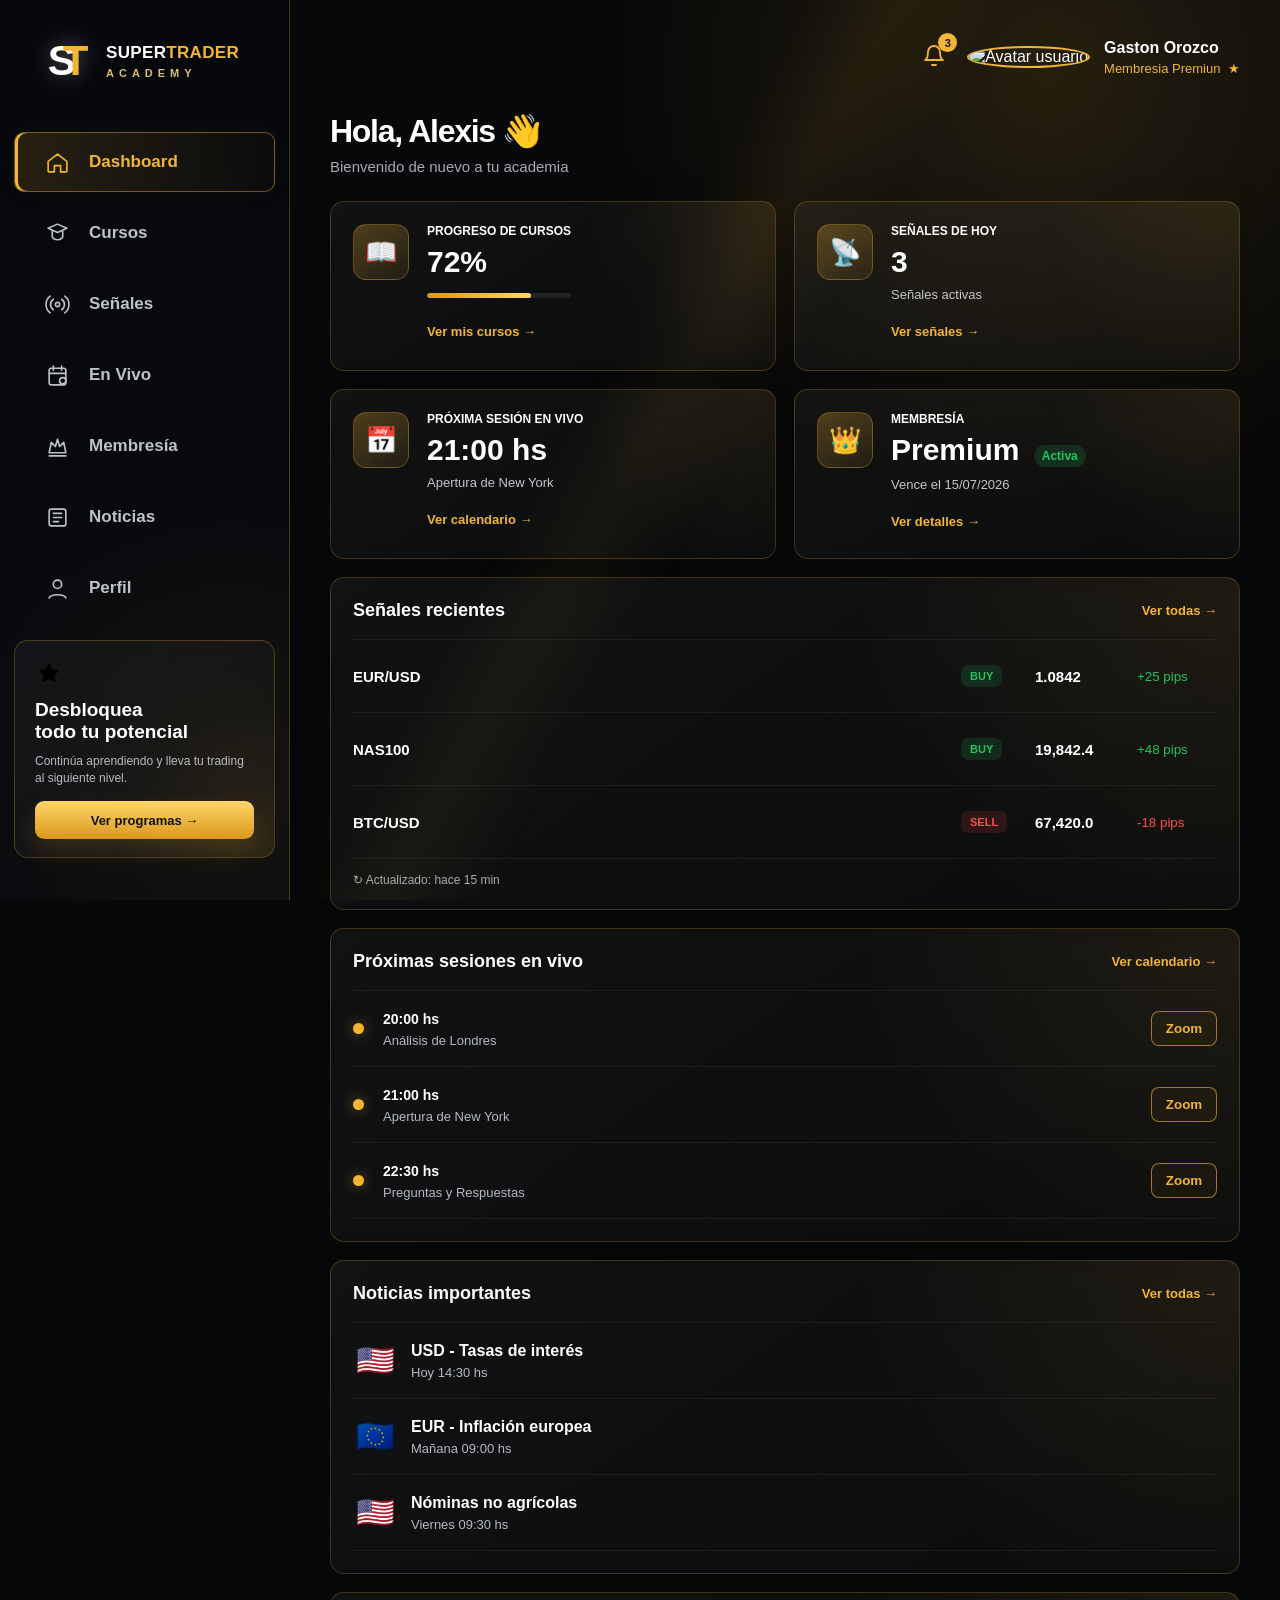
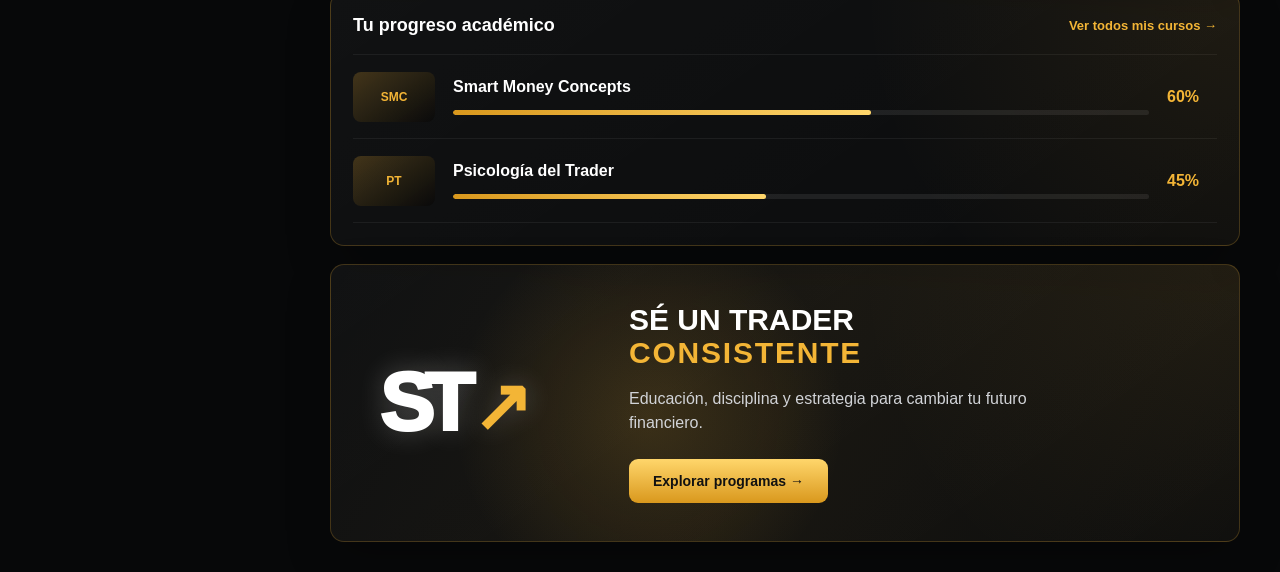
==== academia.html @ 9c7a7643 "sumar" ====
<!DOCTYPE html>
<html lang="es">
<head>
  <meta charset="UTF-8" />
  <meta name="viewport" content="width=device-width, initial-scale=1.0" />
  <title>SuperTrader Academy</title>

  <link rel="stylesheet" href="academia.css" />
  <link rel="stylesheet" href="dashboard.css" />
</head>

<body>
  <aside class="sidebar" id="sidebar">
    <div class="brand">
      <div class="logo">
        <span>S</span><b>T</b>
      </div>

      <div>
        <h2>SUPER<span>TRADER</span></h2>
        <p>ACADEMY</p>
      </div>
    </div>

    <nav class="menu">
      <button class="menu-item active">
        <span class="menu-icon">
          <svg viewBox="0 0 24 24">
            <path d="M3 11L12 4l9 7v9a1 1 0 0 1-1 1h-5v-6H9v6H4a1 1 0 0 1-1-1v-9z"/>
          </svg>
        </span>
        <b>Dashboard</b>
      </button>

      <button class="menu-item">
        <span class="menu-icon">
          <svg viewBox="0 0 24 24">
            <path d="M3 7l9-4 9 4-9 4-9-4z"/>
            <path d="M7 10v5c0 1.5 2.5 3 5 3s5-1.5 5-3v-5"/>
          </svg>
        </span>
        <b>Cursos</b>
      </button>

      <button class="menu-item">
        <span class="menu-icon">
          <svg viewBox="0 0 24 24">
            <path d="M8 17a6 6 0 0 1 0-10"/>
            <path d="M16 7a6 6 0 0 1 0 10"/>
            <path d="M5 20a10 10 0 0 1 0-16"/>
            <path d="M19 4a10 10 0 0 1 0 16"/>
            <circle cx="12" cy="12" r="2"/>
          </svg>
        </span>
        <b>Señales</b>
      </button>

      <button class="menu-item">
        <span class="menu-icon">
          <svg viewBox="0 0 24 24">
            <rect x="4" y="5" width="16" height="16" rx="2"/>
            <path d="M8 3v4M16 3v4M4 10h16"/>
            <circle cx="17" cy="17" r="3"/>
          </svg>
        </span>
        <b>En Vivo</b>
      </button>

      <button class="menu-item">
        <span class="menu-icon">
          <svg viewBox="0 0 24 24">
            <path d="M4 18h16l-2-10-4 4-2-7-2 7-4-4-2 10z"/>
            <path d="M4 21h16"/>
          </svg>
        </span>
        <b>Membresía</b>
      </button>

      <button class="menu-item">
        <span class="menu-icon">
          <svg viewBox="0 0 24 24">
            <rect x="4" y="4" width="16" height="16" rx="2"/>
            <path d="M8 8h8M8 12h8M8 16h5"/>
          </svg>
        </span>
        <b>Noticias</b>
      </button>

      <button class="menu-item">
        <span class="menu-icon">
          <svg viewBox="0 0 24 24">
            <circle cx="12" cy="8" r="4"/>
            <path d="M4 21c1.5-4 14.5-4 16 0"/>
          </svg>
        </span>
        <b>Perfil</b>
      </button>
    </nav>

    <div class="sidebar-card">
      <div class="sidebar-card-icon">
        <svg viewBox="0 0 24 24">
          <path d="M12 3l2.8 5.7 6.2.9-4.5 4.4 1.1 6.2L12 17.3 6.4 20.2 7.5 14 3 9.6l6.2-.9L12 3z"/>
        </svg>
      </div>

      <h3>
        Desbloquea<br />
        <span>todo tu potencial</span>
      </h3>

      <p>
        Continúa aprendiendo y lleva tu trading al siguiente nivel.
      </p>

      <button type="button">
        Ver programas →
      </button>
    </div>
  </aside>

  <main class="main">
    <header class="topbar">
      <button class="menu-mobile" id="menuMobile" type="button">☰</button>

      <div></div>

      <div class="user-area">
        <button class="notification" type="button">
          <svg viewBox="0 0 24 24">
            <path d="M18 8a6 6 0 0 0-12 0c0 7-3 8-3 8h18s-3-1-3-8"/>
            <path d="M10 21h4"/>
          </svg>
          <span>3</span>
        </button>

        <div class="avatar">
          <img src="https://i.pravatar.cc/100?img=12" alt="Avatar usuario" />
        </div>

        <div class="user-info">
          <h3>Gaston Orozco</h3>
          <p>Membresia Premiun <span>★</span></p>
        </div>
      </div>
    </header>

    <section id="moduloContenido" class="modulo-contenido"></section>
  </main>

  <script src="academia.js"></script>
  <script src="dashboard.js"></script>
</body>
</html>
---- academia.css ----
* {
  margin: 0;
  padding: 0;
  box-sizing: border-box;
}

:root {
  --bg: #070809;
  --sidebar: #07090c;
  --gold: #f3b536;
  --gold-2: #ffd66b;
  --text: #ffffff;
  --muted: #a9abb1;
  --border: rgba(255, 255, 255, 0.08);
}

body {
  min-height: 100vh;
  background: var(--bg);
  color: var(--text);
  font-family: "Inter", Arial, sans-serif;
  overflow-x: hidden;
}

body::before {
  content: "";
  position: fixed;
  inset: 0;
  pointer-events: none;
  background:
    radial-gradient(circle at 82% 8%, rgba(243, 181, 54, 0.13), transparent 34%),
    linear-gradient(120deg, transparent 45%, rgba(243, 181, 54, 0.05) 50%, transparent 56%);
}

/* SIDEBAR */

.sidebar {
  position: fixed;
  left: 0;
  top: 0;
  bottom: 0;
  width: 290px;
  padding: 38px 14px 22px;
  display: flex;
  flex-direction: column;
  overflow-y: auto;
  scrollbar-width: none;
  background:
    radial-gradient(circle at 80% 86%, rgba(243, 181, 54, 0.06), transparent 36%),
    linear-gradient(180deg, #06080c, #080a0e);
  border-right: 1px solid rgba(243, 181, 54, 0.28);
  z-index: 20;
}

.sidebar::-webkit-scrollbar {
  display: none;
}

.brand {
  display: flex;
  align-items: center;
  gap: 14px;
  padding: 0 22px;
  margin-bottom: 48px;
}

.logo {
  width: 56px;
  height: 46px;
  display: flex;
  align-items: center;
  justify-content: center;
  font-size: 42px;
  font-weight: 900;
  letter-spacing: -8px;
  text-shadow: 0 0 22px rgba(255, 255, 255, 0.3);
}

.logo span {
  color: #ffffff;
}

.logo b {
  color: var(--gold);
  margin-left: -5px;
}

.brand h2 {
  font-size: 17px;
  font-weight: 900;
  letter-spacing: 0.02em;
}

.brand h2 span {
  color: var(--gold);
}

.brand p {
  margin-top: 4px;
  color: #d7bd73;
  font-size: 11px;
  font-weight: 700;
  letter-spacing: 5px;
}

/* MENU */

.menu {
  display: flex;
  flex-direction: column;
  gap: 11px;
}

.menu-item {
  width: 100%;
  height: 60px;
  padding: 0 28px;
  border: 1px solid transparent;
  border-radius: 10px;
  background: transparent;
  color: #bfc2c7;
  display: flex;
  align-items: center;
  gap: 18px;
  text-align: left;
  transition: 0.25s ease;
}

.menu-item b {
  font-size: 17px;
  font-weight: 600;
}

.menu-icon {
  width: 28px;
  height: 28px;
  display: grid;
  place-items: center;
  flex: 0 0 28px;
}

.menu-icon svg {
  width: 25px;
  height: 25px;
  fill: none;
  stroke: currentColor;
  stroke-width: 1.55;
  stroke-linecap: round;
  stroke-linejoin: round;
}

.menu-item:hover {
  color: #ffffff;
  background: rgba(255, 255, 255, 0.035);
}

.menu-item.active {
  color: var(--gold);
  background:
    linear-gradient(90deg, rgba(243, 181, 54, 0.14), rgba(243, 181, 54, 0.025));
  border: 1px solid rgba(243, 181, 54, 0.42);
  box-shadow:
    inset 3px 0 0 var(--gold),
    0 0 22px rgba(243, 181, 54, 0.045);
}

/* SIDEBAR CARD */

.sidebar-card {
  margin-top: 22px;
  padding: 18px 20px;
  border-radius: 14px;
  border: 1px solid rgba(243, 181, 54, 0.24);
  background:
    radial-gradient(circle at 100% 100%, rgba(243, 181, 54, 0.10), transparent 45%),
    linear-gradient(135deg, rgba(255, 255, 255, 0.045), rgba(255, 255, 255, 0.015));
}

.sidebar-card-icon {
  width: 28px;
  height: 28px;
  margin-bottom: 12px;
  color: var(--gold);
}

.sidebar-card h3 {
  font-size: 19px;
  line-height: 1.15;
  margin-bottom: 10px;
}

.sidebar-card p {
  color: #b8bbc2;
  line-height: 1.45;
  font-size: 12px;
  margin-bottom: 14px;
}

.sidebar-card button {
  width: 100%;
  height: 38px;
  border: 0;
  border-radius: 9px;
  background: linear-gradient(180deg, var(--gold-2), #d9981d);
  color: #111;
  font-size: 13px;
  font-weight: 900;
  cursor: pointer;
  box-shadow: 0 12px 24px rgba(243, 181, 54, 0.16);
}

/* MAIN */

.main {
  position: relative;
  z-index: 2;
  margin-left: 290px;
  padding: 30px 40px;
}

.topbar {
  display: flex;
  align-items: center;
  justify-content: space-between;
  min-height: 54px;
}

.menu-mobile {
  display: none;
  border: 0;
  background: transparent;
  color: white;
  font-size: 28px;
  cursor: pointer;
}

/* USER TOP */

.user-area {
  display: flex;
  align-items: center;
  gap: 14px;
}

.notification {
  position: relative;
  width: 38px;
  height: 38px;
  border: 0;
  background: transparent;
  color: var(--gold);
  cursor: pointer;
}

.notification svg {
  width: 24px;
  height: 24px;
  fill: none;
  stroke: currentColor;
  stroke-width: 1.8;
  stroke-linecap: round;
  stroke-linejoin: round;
}

.notification span {
  position: absolute;
  top: -5px;
  right: -4px;
  width: 19px;
  height: 19px;
  display: grid;
  place-items: center;
  border-radius: 50%;
  background: var(--gold);
  color: #111;
  font-size: 11px;
  font-weight: 900;
}

.avatar img {
  width: 50px;
  height: 50px;
  object-fit: cover;
  border-radius: 50%;
  border: 2px solid var(--gold);
}

.user-info h3 {
  font-size: 16px;
  font-weight: 800;
}

.user-info p {
  margin-top: 4px;
  color: var(--gold);
  font-size: 13px;
}

.user-info p span {
  margin-left: 4px;
}

/* EMPTY CONTENT */

.content-empty {
  margin-top: 88px;
}

.content-empty h1 {
  font-size: 44px;
  margin-bottom: 12px;
}

.content-empty p {
  color: var(--muted);
  font-size: 18px;
}

/* RESPONSIVE */

@media (max-width: 1000px) {
  .sidebar {
    left: -290px;
    transition: 0.3s ease;
  }

  .sidebar.active {
    left: 0;
  }

  .main {
    margin-left: 0;
    padding: 24px;
  }

  .menu-mobile {
    display: block;
  }
}

@media (max-width: 700px) {
  .user-info {
    display: none;
  }

  .avatar img {
    width: 46px;
    height: 46px;
  }

  .content-empty h1 {
    font-size: 36px;
  }
}
---- dashboard.css ----
.modulo-contenido {
  margin-top: 28px;
}

.dashboard {
  width: 100%;
}

.dashboard-welcome {
  margin-bottom: 26px;
}

.dashboard-welcome h1 {
  font-size: 32px;
  font-weight: 850;
  letter-spacing: -0.04em;
}

.dashboard-welcome p {
  margin-top: 8px;
  color: var(--muted);
  font-size: 15px;
}

.dashboard-kpis {
  display: grid;
  grid-template-columns: repeat(4, 1fr);
  gap: 18px;
  margin-bottom: 18px;
}

.kpi-card,
.panel-card,
.promo-card {
  border: 1px solid rgba(243, 181, 54, 0.22);
  background:
    radial-gradient(circle at 100% 0%, rgba(243, 181, 54, 0.08), transparent 40%),
    linear-gradient(145deg, rgba(255,255,255,0.045), rgba(255,255,255,0.018));
  border-radius: 14px;
  box-shadow: 0 18px 45px rgba(0, 0, 0, 0.22);
}

.kpi-card {
  min-height: 170px;
  padding: 22px;
  display: flex;
  gap: 18px;
}

.kpi-icon {
  width: 56px;
  height: 56px;
  flex: 0 0 56px;
  border-radius: 13px;
  display: grid;
  place-items: center;
  font-size: 26px;
  background: linear-gradient(145deg, rgba(243,181,54,0.28), rgba(243,181,54,0.08));
  border: 1px solid rgba(243,181,54,0.28);
}

.kpi-card span {
  display: block;
  color: #ffffff;
  font-size: 12px;
  font-weight: 800;
  text-transform: uppercase;
  margin-bottom: 9px;
}

.kpi-card h2 {
  font-size: 30px;
  line-height: 1;
  margin-bottom: 10px;
}

.kpi-card h2 em {
  display: inline-block;
  margin-left: 6px;
  padding: 5px 8px;
  border-radius: 999px;
  background: rgba(34, 197, 94, 0.16);
  color: #22c55e;
  font-size: 12px;
  font-style: normal;
}

.kpi-card p {
  color: #c4c6cc;
  font-size: 13px;
  margin-bottom: 20px;
}

.kpi-card button,
.panel-head button {
  border: 0;
  background: transparent;
  color: var(--gold);
  font-size: 13px;
  font-weight: 800;
  cursor: pointer;
}

.progress-line {
  width: 100%;
  height: 5px;
  border-radius: 999px;
  background: rgba(255,255,255,0.08);
  overflow: hidden;
  margin: 16px 0 24px;
}

.progress-line b {
  display: block;
  height: 100%;
  border-radius: inherit;
  background: linear-gradient(90deg, #d9981d, var(--gold-2));
}

.dashboard-grid {
  display: grid;
  grid-template-columns: 1.35fr 1.15fr 1fr;
  gap: 18px;
  margin-bottom: 18px;
}

.panel-card {
  padding: 22px;
}

.panel-head {
  display: flex;
  align-items: center;
  justify-content: space-between;
  padding-bottom: 18px;
  border-bottom: 1px solid rgba(255,255,255,0.06);
}

.panel-head h3 {
  font-size: 18px;
  font-weight: 850;
}

.signal-row {
  min-height: 73px;
  display: grid;
  grid-template-columns: 1fr 62px 90px 80px;
  align-items: center;
  border-bottom: 1px solid rgba(255,255,255,0.06);
  gap: 12px;
}

.signal-row b,
.signal-row strong {
  font-size: 15px;
}

.tag-buy,
.tag-sell {
  width: fit-content;
  padding: 5px 9px;
  border-radius: 7px;
  font-size: 11px;
  font-weight: 900;
}

.tag-buy {
  color: #22c55e;
  background: rgba(34,197,94,0.14);
}

.tag-sell {
  color: #ff4d4d;
  background: rgba(239,68,68,0.14);
}

.green {
  color: #22c55e;
}

.red {
  color: #ff4d4d;
}

.updated {
  margin-top: 14px;
  color: var(--muted);
  font-size: 12px;
}

.live-row {
  min-height: 76px;
  display: grid;
  grid-template-columns: 18px 1fr 66px;
  align-items: center;
  gap: 12px;
  border-bottom: 1px solid rgba(255,255,255,0.06);
}

.live-row span {
  width: 11px;
  height: 11px;
  border-radius: 50%;
  background: var(--gold);
  box-shadow: 0 0 14px rgba(243,181,54,0.45);
}

.live-row b {
  font-size: 14px;
}

.live-row p,
.news-row p {
  margin-top: 5px;
  color: #b7bac0;
  font-size: 13px;
}

.live-row button {
  height: 35px;
  border-radius: 8px;
  border: 1px solid rgba(243,181,54,0.62);
  background: rgba(243,181,54,0.04);
  color: var(--gold);
  font-weight: 800;
  cursor: pointer;
}

.news-row {
  min-height: 76px;
  display: flex;
  align-items: center;
  gap: 14px;
  border-bottom: 1px solid rgba(255,255,255,0.06);
}

.flag {
  width: 44px;
  height: 44px;
  display: grid;
  place-items: center;
  font-size: 31px;
}

.dashboard-bottom {
  display: grid;
  grid-template-columns: 1fr 1.28fr;
  gap: 18px;
}

.course-row {
  min-height: 84px;
  display: grid;
  grid-template-columns: 82px 1fr 50px;
  align-items: center;
  gap: 18px;
  border-bottom: 1px solid rgba(255,255,255,0.06);
}

.course-img {
  height: 50px;
  border-radius: 8px;
  display: grid;
  place-items: center;
  color: var(--gold);
  font-size: 12px;
  font-weight: 900;
  background: linear-gradient(145deg, rgba(243,181,54,0.22), rgba(0,0,0,0.4));
}

.course-progress {
  margin-top: 14px;
  height: 5px;
  border-radius: 999px;
  background: rgba(255,255,255,0.08);
  overflow: hidden;
}

.course-progress span {
  display: block;
  height: 100%;
  border-radius: inherit;
  background: linear-gradient(90deg, #d9981d, var(--gold-2));
}

.course-row strong {
  color: var(--gold);
}

.promo-card {
  min-height: 250px;
  padding: 38px 48px;
  display: grid;
  grid-template-columns: 220px 1fr;
  align-items: center;
  gap: 30px;
  overflow: hidden;
  position: relative;
}

.promo-card::before {
  content: "";
  position: absolute;
  inset: 0;
  background:
    radial-gradient(circle at 35% 55%, rgba(243,181,54,0.16), transparent 32%),
    linear-gradient(120deg, transparent, rgba(243,181,54,0.05), transparent);
  pointer-events: none;
}

.promo-logo {
  position: relative;
  z-index: 1;
  font-size: 82px;
  font-weight: 950;
  letter-spacing: -10px;
  color: #ffffff;
  text-shadow: 0 0 28px rgba(255,255,255,0.24);
}

.promo-logo::after {
  content: "↗";
  color: var(--gold);
  font-size: 72px;
  margin-left: 8px;
}

.promo-card div {
  position: relative;
  z-index: 1;
}

.promo-card h2 {
  font-size: 30px;
  line-height: 1.1;
  text-transform: uppercase;
  margin-bottom: 18px;
}

.promo-card h2 span {
  display: block;
  color: var(--gold);
  letter-spacing: 0.06em;
}

.promo-card p {
  max-width: 420px;
  color: #d2d4d8;
  line-height: 1.5;
  margin-bottom: 24px;
}

.promo-card button {
  height: 44px;
  padding: 0 24px;
  border: 0;
  border-radius: 9px;
  background: linear-gradient(180deg, var(--gold-2), #d9981d);
  color: #111;
  font-size: 14px;
  font-weight: 900;
  cursor: pointer;
}

@media (max-width: 1280px) {
  .dashboard-kpis {
    grid-template-columns: repeat(2, 1fr);
  }

  .dashboard-grid,
  .dashboard-bottom {
    grid-template-columns: 1fr;
  }
}

@media (max-width: 700px) {
  .dashboard-kpis {
    grid-template-columns: 1fr;
  }

  .kpi-card {
    min-height: auto;
  }

  .dashboard-grid {
    grid-template-columns: 1fr;
  }

  .signal-row {
    grid-template-columns: 1fr 56px;
  }

  .signal-row strong,
  .signal-row small {
    display: none;
  }

  .promo-card {
    grid-template-columns: 1fr;
    padding: 28px;
  }

  .promo-logo {
    font-size: 60px;
  }
}
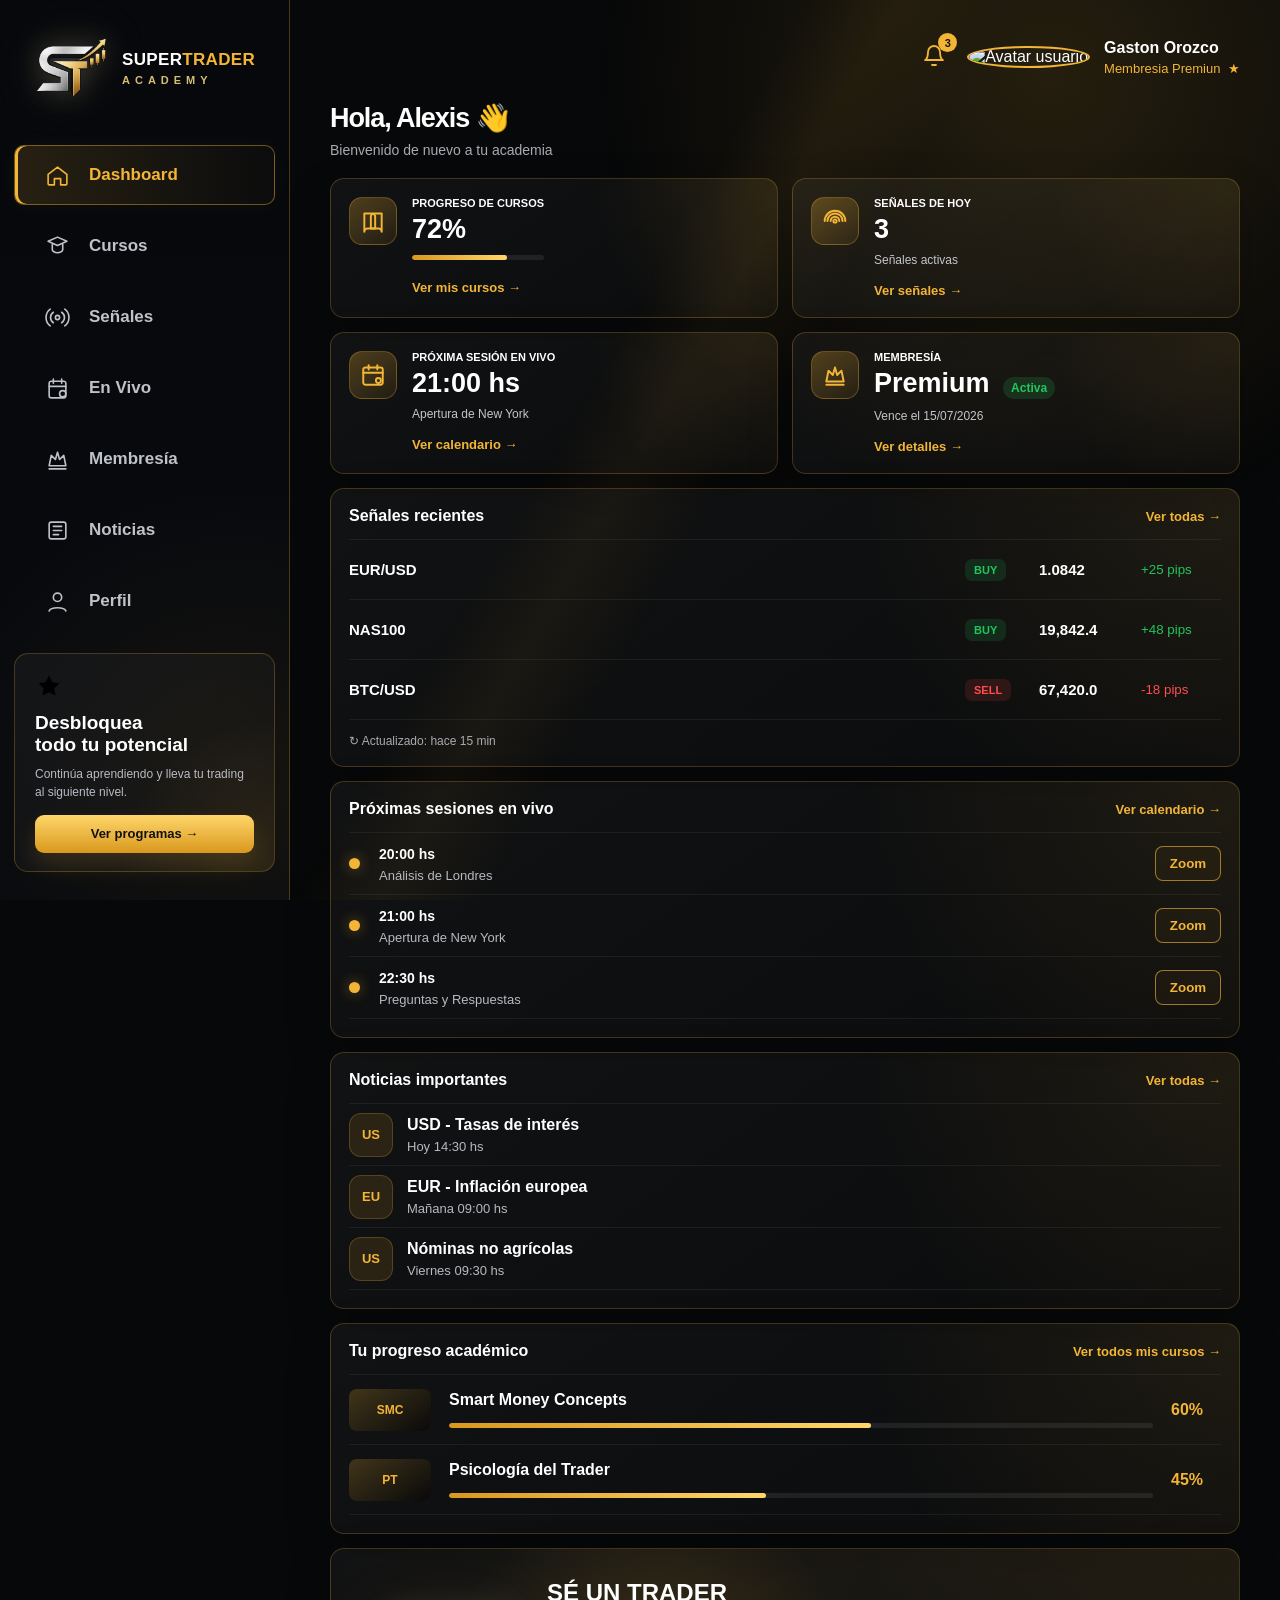
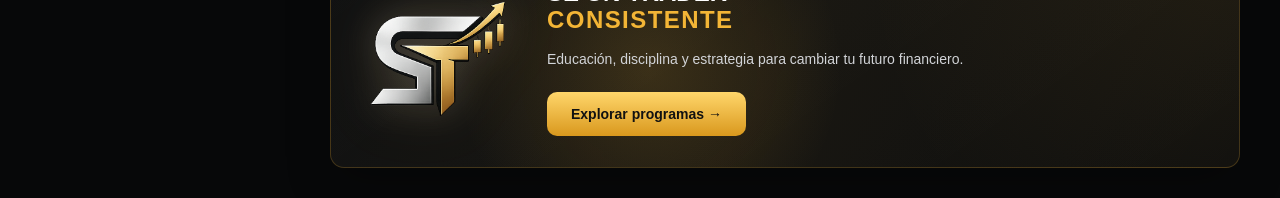
==== commit ffb2184d: "p" ====
--- a/academia.html
+++ b/academia.html
@@ -13,8 +13,8 @@
   <aside class="sidebar" id="sidebar">
     <div class="brand">
       <div class="logo">
-        <span>S</span><b>T</b>
-      </div>
+    <img src="supertrader.png" alt="SuperTrader">
+</div>
 
       <div>
         <h2>SUPER<span>TRADER</span></h2>
--- a/academia.css
+++ b/academia.css
@@ -64,25 +64,22 @@
   margin-bottom: 48px;
 }
 
-.logo {
-  width: 56px;
-  height: 46px;
-  display: flex;
-  align-items: center;
-  justify-content: center;
-  font-size: 42px;
-  font-weight: 900;
-  letter-spacing: -8px;
-  text-shadow: 0 0 22px rgba(255, 255, 255, 0.3);
-}
-
-.logo span {
-  color: #ffffff;
-}
-
-.logo b {
-  color: var(--gold);
-  margin-left: -5px;
+.logo{
+    width:72px;
+    flex:0 0 72px;
+
+    display:flex;
+    align-items:center;
+    justify-content:center;
+}
+
+.logo img{
+    width:100%;
+    object-fit:contain;
+
+    filter:
+        drop-shadow(0 0 14px rgba(255,255,255,.18))
+        drop-shadow(0 0 24px rgba(243,181,54,.15));
 }
 
 .brand h2 {
--- a/dashboard.css
+++ b/dashboard.css
@@ -1,5 +1,5 @@
 .modulo-contenido {
-  margin-top: 28px;
+  margin-top: 18px;
 }
 
 .dashboard {
@@ -7,11 +7,11 @@
 }
 
 .dashboard-welcome {
-  margin-bottom: 26px;
+  margin-bottom: 20px;
 }
 
 .dashboard-welcome h1 {
-  font-size: 32px;
+  font-size: 27px;
   font-weight: 850;
   letter-spacing: -0.04em;
 }
@@ -19,14 +19,14 @@
 .dashboard-welcome p {
   margin-top: 8px;
   color: var(--muted);
-  font-size: 15px;
+  font-size: 14px;
 }
 
 .dashboard-kpis {
   display: grid;
   grid-template-columns: repeat(4, 1fr);
-  gap: 18px;
-  margin-bottom: 18px;
+  gap: 14px;
+  margin-bottom: 14px;
 }
 
 .kpi-card,
@@ -41,35 +41,44 @@
 }
 
 .kpi-card {
-  min-height: 170px;
-  padding: 22px;
+  min-height: 140px;
+  padding: 18px;
   display: flex;
-  gap: 18px;
+  gap: 15px;
 }
 
 .kpi-icon {
-  width: 56px;
-  height: 56px;
-  flex: 0 0 56px;
+  width: 48px;
+  height: 48px;
+  flex: 0 0 48px;
   border-radius: 13px;
   display: grid;
   place-items: center;
-  font-size: 26px;
   background: linear-gradient(145deg, rgba(243,181,54,0.28), rgba(243,181,54,0.08));
   border: 1px solid rgba(243,181,54,0.28);
+}
+
+.kpi-icon svg {
+  width: 26px;
+  height: 26px;
+  fill: none;
+  stroke: var(--gold);
+  stroke-width: 1.8;
+  stroke-linecap: round;
+  stroke-linejoin: round;
 }
 
 .kpi-card span {
   display: block;
   color: #ffffff;
-  font-size: 12px;
+  font-size: 11px;
   font-weight: 800;
   text-transform: uppercase;
-  margin-bottom: 9px;
+  margin-bottom: 7px;
 }
 
 .kpi-card h2 {
-  font-size: 30px;
+  font-size: 27px;
   line-height: 1;
   margin-bottom: 10px;
 }
@@ -87,8 +96,8 @@
 
 .kpi-card p {
   color: #c4c6cc;
-  font-size: 13px;
-  margin-bottom: 20px;
+  font-size: 12px;
+  margin-bottom: 14px;
 }
 
 .kpi-card button,
@@ -107,7 +116,7 @@
   border-radius: 999px;
   background: rgba(255,255,255,0.08);
   overflow: hidden;
-  margin: 16px 0 24px;
+  margin: 12px 0 18px;
 }
 
 .progress-line b {
@@ -120,29 +129,29 @@
 .dashboard-grid {
   display: grid;
   grid-template-columns: 1.35fr 1.15fr 1fr;
-  gap: 18px;
-  margin-bottom: 18px;
+  gap: 14px;
+  margin-bottom: 14px;
 }
 
 .panel-card {
-  padding: 22px;
+  padding: 18px;
 }
 
 .panel-head {
   display: flex;
   align-items: center;
   justify-content: space-between;
-  padding-bottom: 18px;
+  padding-bottom: 14px;
   border-bottom: 1px solid rgba(255,255,255,0.06);
 }
 
 .panel-head h3 {
-  font-size: 18px;
+  font-size: 16px;
   font-weight: 850;
 }
 
 .signal-row {
-  min-height: 73px;
+  min-height: 60px;
   display: grid;
   grid-template-columns: 1fr 62px 90px 80px;
   align-items: center;
@@ -189,7 +198,7 @@
 }
 
 .live-row {
-  min-height: 76px;
+  min-height: 62px;
   display: grid;
   grid-template-columns: 18px 1fr 66px;
   align-items: center;
@@ -227,7 +236,7 @@
 }
 
 .news-row {
-  min-height: 76px;
+  min-height: 62px;
   display: flex;
   align-items: center;
   gap: 14px;
@@ -239,17 +248,22 @@
   height: 44px;
   display: grid;
   place-items: center;
-  font-size: 31px;
+  border-radius: 12px;
+  color: var(--gold);
+  background: rgba(243,181,54,0.12);
+  border: 1px solid rgba(243,181,54,0.22);
+  font-size: 13px;
+  font-weight: 900;
 }
 
 .dashboard-bottom {
   display: grid;
   grid-template-columns: 1fr 1.28fr;
-  gap: 18px;
+  gap: 14px;
 }
 
 .course-row {
-  min-height: 84px;
+  min-height: 70px;
   display: grid;
   grid-template-columns: 82px 1fr 50px;
   align-items: center;
@@ -258,7 +272,7 @@
 }
 
 .course-img {
-  height: 50px;
+  height: 42px;
   border-radius: 8px;
   display: grid;
   place-items: center;
@@ -287,13 +301,15 @@
   color: var(--gold);
 }
 
+/* ===== BANNER INFERIOR ===== */
+
 .promo-card {
-  min-height: 250px;
-  padding: 38px 48px;
-  display: grid;
-  grid-template-columns: 220px 1fr;
-  align-items: center;
-  gap: 30px;
+  min-height: 220px;
+  padding: 28px 38px;
+  display: grid;
+  grid-template-columns: 150px 1fr;
+  align-items: center;
+  gap: 28px;
   overflow: hidden;
   position: relative;
 }
@@ -303,59 +319,60 @@
   position: absolute;
   inset: 0;
   background:
-    radial-gradient(circle at 35% 55%, rgba(243,181,54,0.16), transparent 32%),
-    linear-gradient(120deg, transparent, rgba(243,181,54,0.05), transparent);
+    radial-gradient(circle at 35% 55%, rgba(243,181,54,.16), transparent 32%),
+    linear-gradient(120deg, transparent, rgba(243,181,54,.05), transparent);
   pointer-events: none;
 }
 
 .promo-logo {
   position: relative;
   z-index: 1;
-  font-size: 82px;
-  font-weight: 950;
-  letter-spacing: -10px;
-  color: #ffffff;
-  text-shadow: 0 0 28px rgba(255,255,255,0.24);
-}
-
-.promo-logo::after {
-  content: "↗";
-  color: var(--gold);
-  font-size: 72px;
-  margin-left: 8px;
-}
-
-.promo-card div {
+  width: 140px;
+  display: flex;
+  align-items: center;
+  justify-content: center;
+}
+
+.promo-logo img {
+  width: 100%;
+  object-fit: contain;
+  filter:
+    drop-shadow(0 0 18px rgba(255,255,255,.15))
+    drop-shadow(0 0 30px rgba(243,181,54,.12));
+}
+
+.promo-card > div:last-child {
   position: relative;
   z-index: 1;
 }
 
 .promo-card h2 {
-  font-size: 30px;
+  font-size: 24px;
   line-height: 1.1;
   text-transform: uppercase;
-  margin-bottom: 18px;
+  margin-bottom: 16px;
 }
 
 .promo-card h2 span {
   display: block;
   color: var(--gold);
-  letter-spacing: 0.06em;
+  letter-spacing: .06em;
 }
 
 .promo-card p {
   max-width: 420px;
   color: #d2d4d8;
   line-height: 1.5;
-  margin-bottom: 24px;
+  margin-bottom: 22px;
+  font-size: 14px;
 }
 
 .promo-card button {
   height: 44px;
   padding: 0 24px;
   border: 0;
-  border-radius: 9px;
-  background: linear-gradient(180deg, var(--gold-2), #d9981d);
+  border-radius: 10px;
+  background: linear-gradient(180deg,var(--gold-2),#d9981d);
   color: #111;
   font-size: 14px;
   font-weight: 900;
@@ -401,6 +418,6 @@
   }
 
   .promo-logo {
-    font-size: 60px;
+    width: 120px;
   }
 }
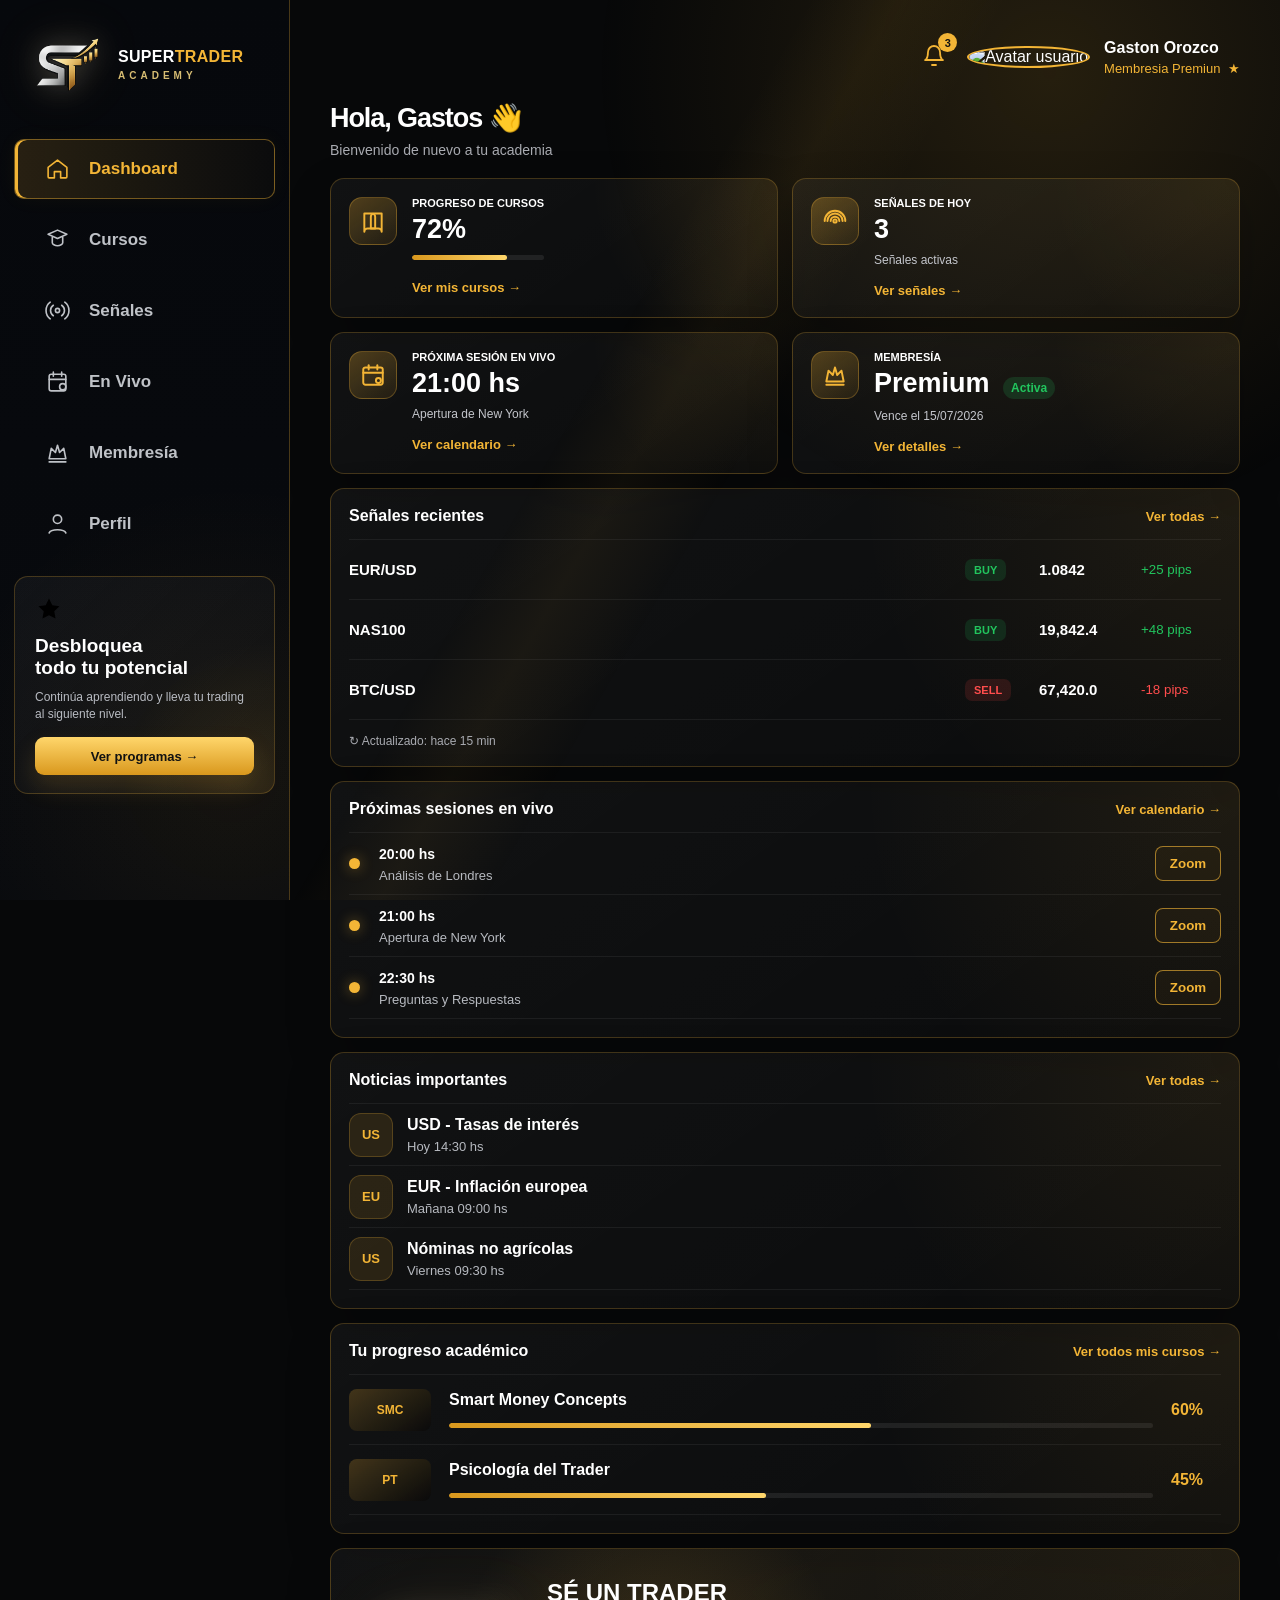
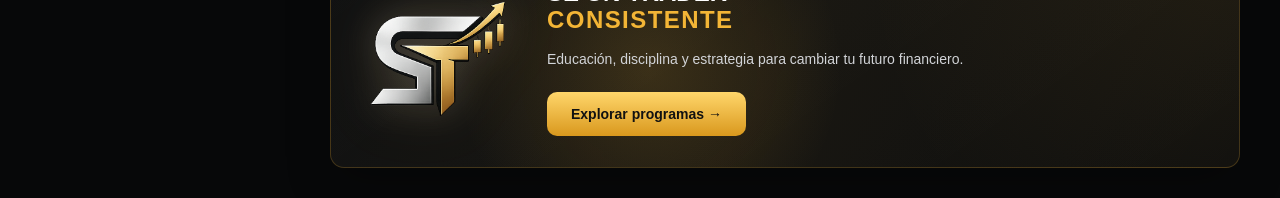
==== commit 2fad6fa1: "Update academia.html" ====
--- a/academia.html
+++ b/academia.html
@@ -79,16 +79,6 @@
       <button class="menu-item">
         <span class="menu-icon">
           <svg viewBox="0 0 24 24">
-            <rect x="4" y="4" width="16" height="16" rx="2"/>
-            <path d="M8 8h8M8 12h8M8 16h5"/>
-          </svg>
-        </span>
-        <b>Noticias</b>
-      </button>
-
-      <button class="menu-item">
-        <span class="menu-icon">
-          <svg viewBox="0 0 24 24">
             <circle cx="12" cy="8" r="4"/>
             <path d="M4 21c1.5-4 14.5-4 16 0"/>
           </svg>
--- a/academia.css
+++ b/academia.css
@@ -59,14 +59,14 @@
 .brand {
   display: flex;
   align-items: center;
-  gap: 14px;
+  gap: 18px;
   padding: 0 22px;
   margin-bottom: 48px;
 }
 
 .logo{
-    width:72px;
-    flex:0 0 72px;
+    width:64px;
+    flex:0 0 64px;
 
     display:flex;
     align-items:center;
@@ -83,7 +83,7 @@
 }
 
 .brand h2 {
-  font-size: 17px;
+  font-size: 16px;
   font-weight: 900;
   letter-spacing: 0.02em;
 }
@@ -95,9 +95,9 @@
 .brand p {
   margin-top: 4px;
   color: #d7bd73;
-  font-size: 11px;
+  font-size: 10px;
   font-weight: 700;
-  letter-spacing: 5px;
+  letter-spacing: 4px;
 }
 
 /* MENU */
